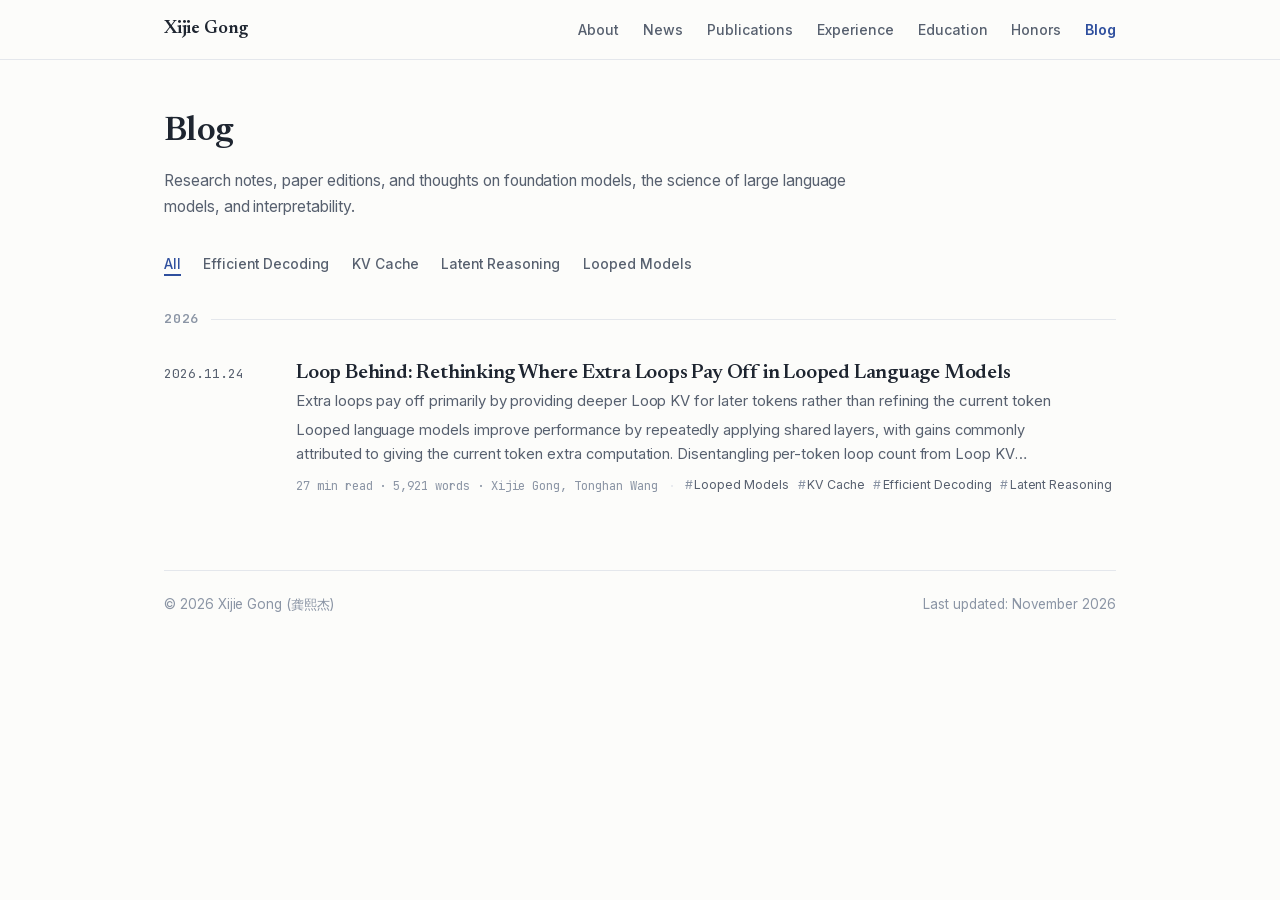
==== blog/index.html @ 72f4474e "Add academic blog, Loop Behind web paper edition, and SEO setup" ====
<!DOCTYPE html>
<html lang="en">
<head>
  <meta charset="UTF-8">
  <meta name="viewport" content="width=device-width, initial-scale=1.0">
  <title>Blog · Xijie Gong (龚熙杰)</title>

  <!-- Google tag (gtag.js) -->
  <script async src="https://www.googletagmanager.com/gtag/js?id=G-0JT5H48NFQ"></script>
  <script>
    window.dataLayer = window.dataLayer || [];
    function gtag(){dataLayer.push(arguments);}
    gtag('js', new Date());
    gtag('config', 'G-0JT5H48NFQ');
  </script>
  <meta name="description" content="Research notes, papers, and reflections on foundation models, the science of LLMs, and interpretability.">
  <meta name="robots" content="index, follow, max-image-preview:large">
  <link rel="canonical" href="https://xijiegong.com/blog/">
  <link rel="alternate" type="application/rss+xml" title="Xijie Gong Blog" href="https://xijiegong.com/blog/feed.xml">
  <meta property="og:type" content="website">
  <meta property="og:site_name" content="Xijie Gong">
  <meta property="og:title" content="Blog · Xijie Gong (龚熙杰)">
  <meta property="og:description" content="Research notes, papers, and reflections on foundation models, the science of LLMs, and interpretability.">
  <meta property="og:url" content="https://xijiegong.com/blog/">
  <meta property="og:image" content="https://xijiegong.com/assets/avatar.jpg">
  <meta name="twitter:card" content="summary">
  <meta name="twitter:title" content="Blog · Xijie Gong (龚熙杰)">
  <meta name="twitter:description" content="Research notes, papers, and reflections on foundation models, the science of LLMs, and interpretability.">
  <meta name="twitter:image" content="https://xijiegong.com/assets/avatar.jpg">
  <link rel="icon" type="image/svg+xml" href="../assets/favicon.svg">
  <link rel="stylesheet" href="../assets/fonts/fonts.css">
  <link rel="stylesheet" href="../style.css">
  <link rel="stylesheet" href="../assets/katex/katex.min.css">
  <link rel="stylesheet" href="../blog/blog.css">
</head>
<body id="top">

  <!-- TOP NAVBAR -->
  <nav class="navbar">
    <div class="nav-container">
      <a class="nav-brand" href="../">Xijie Gong</a>
      <ul class="nav-links">
        <li><a class="nav-link" href="../#about">About</a></li>
        <li><a class="nav-link" href="../#news">News</a></li>
        <li><a class="nav-link" href="../#publications">Publications</a></li>
        <li><a class="nav-link" href="../#experience">Experience</a></li>
        <li><a class="nav-link" href="../#education">Education</a></li>
        <li><a class="nav-link" href="../#awards">Honors</a></li>
        <li><a class="nav-link nav-link-keep active" href="./">Blog</a></li>
      </ul>
    </div>
  </nav>

  <div class="page-wrap">
    <header class="blog-header">
      <h1 class="blog-heading">Blog</h1>
      <p class="blog-lead">
        Research notes, paper editions, and thoughts on foundation models, the science of large language models, and interpretability.
      </p>
    </header>

    <section class="section">
      <div class="pub-filter-row">
        <button class="filter-btn active" type="button" onclick="filterPosts('all', this)">All</button>
        <button class="filter-btn" type="button" onclick='filterPosts("Efficient Decoding", this)'>Efficient Decoding</button>
        <button class="filter-btn" type="button" onclick='filterPosts("KV Cache", this)'>KV Cache</button>
        <button class="filter-btn" type="button" onclick='filterPosts("Latent Reasoning", this)'>Latent Reasoning</button>
        <button class="filter-btn" type="button" onclick='filterPosts("Looped Models", this)'>Looped Models</button>
      </div>
      <div class="blog-year-group" data-year="2026">
        <div class="blog-year-title">2026</div>
        <div class="post-list">
          <article class="post-row" data-tags="Looped Models|KV Cache|Efficient Decoding|Latent Reasoning">
            <div class="post-row-date">2026.11.24</div>
            <div class="post-row-body">
              <h2 class="post-row-title"><a href="loop-behind/">Loop Behind: Rethinking Where Extra Loops Pay Off in Looped Language Models</a></h2>
              <div class="post-row-sub">Extra loops pay off primarily by providing deeper Loop KV for later tokens rather than refining the current token</div>
              <p class="post-row-excerpt">Looped language models improve performance by repeatedly applying shared layers, with gains commonly attributed to giving the current token extra computation. Disentangling per-token loop count from Loop KV depth on Dory-4B reveals that one loop reading loop-2 KV recovers 6.8 of 7.2 points, unlocking training-free parallel Loop-Behind Decoding.</p>
              <div class="post-row-meta">
                <span>27 min read &middot; 5,921 words &middot; Xijie Gong, Tonghan Wang</span><span class="post-row-sep">&middot;</span><span class="post-row-tags"><span>Looped Models</span><span>KV Cache</span><span>Efficient Decoding</span><span>Latent Reasoning</span></span>
              </div>
            </div>
          </article>
        </div>
      </div>
    </section>

    <!-- FOOTER -->
    <footer class="site-footer">
      <span>&copy; 2026 Xijie Gong (龚熙杰)</span>
      <span>Last updated: November 2026</span>
    </footer>
  </div>

  <script>
    function filterPosts(tag, btn) {
      document.querySelectorAll('.filter-btn').forEach(b => b.classList.remove('active'));
      btn.classList.add('active');
      document.querySelectorAll('.post-row').forEach(item => {
        const raw = item.getAttribute('data-tags') || '';
        const tags = raw ? raw.split('|') : [];
        item.style.display = (tag === 'all' || tags.includes(tag)) ? '' : 'none';
      });
      document.querySelectorAll('.blog-year-group').forEach(g => {
        const anyVisible = Array.from(g.querySelectorAll('.post-row')).some(i => i.style.display !== 'none');
        g.style.display = anyVisible ? '' : 'none';
      });
    }
  </script>
</body>
</html>
---- assets/fonts/fonts.css ----
/* Locally Hosted Google Fonts for 100% Reliability and Speed */

/* latin-ext */
@font-face {
  font-family: 'Inter';
  font-style: normal;
  font-weight: 400;
  font-display: swap;
  src: url(inter_normal_400_0.woff2) format('woff2');
  unicode-range: U+0100-02BA, U+02BD-02C5, U+02C7-02CC, U+02CE-02D7, U+02DD-02FF, U+0304, U+0308, U+0329, U+1D00-1DBF, U+1E00-1E9F, U+1EF2-1EFF, U+2020, U+20A0-20AB, U+20AD-20C0, U+2113, U+2C60-2C7F, U+A720-A7FF;
}

/* latin */
@font-face {
  font-family: 'Inter';
  font-style: normal;
  font-weight: 400;
  font-display: swap;
  src: url(inter_normal_400_1.woff2) format('woff2');
  unicode-range: U+0000-00FF, U+0131, U+0152-0153, U+02BB-02BC, U+02C6, U+02DA, U+02DC, U+0304, U+0308, U+0329, U+2000-206F, U+20AC, U+2122, U+2191, U+2193, U+2212, U+2215, U+FEFF, U+FFFD;
}

/* latin-ext */
@font-face {
  font-family: 'Inter';
  font-style: normal;
  font-weight: 500;
  font-display: swap;
  src: url(inter_normal_400_0.woff2) format('woff2');
  unicode-range: U+0100-02BA, U+02BD-02C5, U+02C7-02CC, U+02CE-02D7, U+02DD-02FF, U+0304, U+0308, U+0329, U+1D00-1DBF, U+1E00-1E9F, U+1EF2-1EFF, U+2020, U+20A0-20AB, U+20AD-20C0, U+2113, U+2C60-2C7F, U+A720-A7FF;
}

/* latin */
@font-face {
  font-family: 'Inter';
  font-style: normal;
  font-weight: 500;
  font-display: swap;
  src: url(inter_normal_400_1.woff2) format('woff2');
  unicode-range: U+0000-00FF, U+0131, U+0152-0153, U+02BB-02BC, U+02C6, U+02DA, U+02DC, U+0304, U+0308, U+0329, U+2000-206F, U+20AC, U+2122, U+2191, U+2193, U+2212, U+2215, U+FEFF, U+FFFD;
}

/* latin-ext */
@font-face {
  font-family: 'Inter';
  font-style: normal;
  font-weight: 600;
  font-display: swap;
  src: url(inter_normal_400_0.woff2) format('woff2');
  unicode-range: U+0100-02BA, U+02BD-02C5, U+02C7-02CC, U+02CE-02D7, U+02DD-02FF, U+0304, U+0308, U+0329, U+1D00-1DBF, U+1E00-1E9F, U+1EF2-1EFF, U+2020, U+20A0-20AB, U+20AD-20C0, U+2113, U+2C60-2C7F, U+A720-A7FF;
}

/* latin */
@font-face {
  font-family: 'Inter';
  font-style: normal;
  font-weight: 600;
  font-display: swap;
  src: url(inter_normal_400_1.woff2) format('woff2');
  unicode-range: U+0000-00FF, U+0131, U+0152-0153, U+02BB-02BC, U+02C6, U+02DA, U+02DC, U+0304, U+0308, U+0329, U+2000-206F, U+20AC, U+2122, U+2191, U+2193, U+2212, U+2215, U+FEFF, U+FFFD;
}

/* latin-ext */
@font-face {
  font-family: 'Inter';
  font-style: normal;
  font-weight: 700;
  font-display: swap;
  src: url(inter_normal_400_0.woff2) format('woff2');
  unicode-range: U+0100-02BA, U+02BD-02C5, U+02C7-02CC, U+02CE-02D7, U+02DD-02FF, U+0304, U+0308, U+0329, U+1D00-1DBF, U+1E00-1E9F, U+1EF2-1EFF, U+2020, U+20A0-20AB, U+20AD-20C0, U+2113, U+2C60-2C7F, U+A720-A7FF;
}

/* latin */
@font-face {
  font-family: 'Inter';
  font-style: normal;
  font-weight: 700;
  font-display: swap;
  src: url(inter_normal_400_1.woff2) format('woff2');
  unicode-range: U+0000-00FF, U+0131, U+0152-0153, U+02BB-02BC, U+02C6, U+02DA, U+02DC, U+0304, U+0308, U+0329, U+2000-206F, U+20AC, U+2122, U+2191, U+2193, U+2212, U+2215, U+FEFF, U+FFFD;
}

/* latin-ext */
@font-face {
  font-family: 'JetBrains Mono';
  font-style: normal;
  font-weight: 400;
  font-display: swap;
  src: url(jetbrains_mono_normal_400_8.woff2) format('woff2');
  unicode-range: U+0100-02BA, U+02BD-02C5, U+02C7-02CC, U+02CE-02D7, U+02DD-02FF, U+0304, U+0308, U+0329, U+1D00-1DBF, U+1E00-1E9F, U+1EF2-1EFF, U+2020, U+20A0-20AB, U+20AD-20C0, U+2113, U+2C60-2C7F, U+A720-A7FF;
}

/* latin */
@font-face {
  font-family: 'JetBrains Mono';
  font-style: normal;
  font-weight: 400;
  font-display: swap;
  src: url(jetbrains_mono_normal_400_9.woff2) format('woff2');
  unicode-range: U+0000-00FF, U+0131, U+0152-0153, U+02BB-02BC, U+02C6, U+02DA, U+02DC, U+0304, U+0308, U+0329, U+2000-206F, U+20AC, U+2122, U+2191, U+2193, U+2212, U+2215, U+FEFF, U+FFFD;
}

/* latin-ext */
@font-face {
  font-family: 'JetBrains Mono';
  font-style: normal;
  font-weight: 500;
  font-display: swap;
  src: url(jetbrains_mono_normal_400_8.woff2) format('woff2');
  unicode-range: U+0100-02BA, U+02BD-02C5, U+02C7-02CC, U+02CE-02D7, U+02DD-02FF, U+0304, U+0308, U+0329, U+1D00-1DBF, U+1E00-1E9F, U+1EF2-1EFF, U+2020, U+20A0-20AB, U+20AD-20C0, U+2113, U+2C60-2C7F, U+A720-A7FF;
}

/* latin */
@font-face {
  font-family: 'JetBrains Mono';
  font-style: normal;
  font-weight: 500;
  font-display: swap;
  src: url(jetbrains_mono_normal_400_9.woff2) format('woff2');
  unicode-range: U+0000-00FF, U+0131, U+0152-0153, U+02BB-02BC, U+02C6, U+02DA, U+02DC, U+0304, U+0308, U+0329, U+2000-206F, U+20AC, U+2122, U+2191, U+2193, U+2212, U+2215, U+FEFF, U+FFFD;
}

/* latin-ext */
@font-face {
  font-family: 'JetBrains Mono';
  font-style: normal;
  font-weight: 600;
  font-display: swap;
  src: url(jetbrains_mono_normal_400_8.woff2) format('woff2');
  unicode-range: U+0100-02BA, U+02BD-02C5, U+02C7-02CC, U+02CE-02D7, U+02DD-02FF, U+0304, U+0308, U+0329, U+1D00-1DBF, U+1E00-1E9F, U+1EF2-1EFF, U+2020, U+20A0-20AB, U+20AD-20C0, U+2113, U+2C60-2C7F, U+A720-A7FF;
}

/* latin */
@font-face {
  font-family: 'JetBrains Mono';
  font-style: normal;
  font-weight: 600;
  font-display: swap;
  src: url(jetbrains_mono_normal_400_9.woff2) format('woff2');
  unicode-range: U+0000-00FF, U+0131, U+0152-0153, U+02BB-02BC, U+02C6, U+02DA, U+02DC, U+0304, U+0308, U+0329, U+2000-206F, U+20AC, U+2122, U+2191, U+2193, U+2212, U+2215, U+FEFF, U+FFFD;
}

/* latin-ext */
@font-face {
  font-family: 'Newsreader';
  font-style: italic;
  font-weight: 400;
  font-display: swap;
  src: url(newsreader_italic_400_14.woff2) format('woff2');
  unicode-range: U+0100-02BA, U+02BD-02C5, U+02C7-02CC, U+02CE-02D7, U+02DD-02FF, U+0304, U+0308, U+0329, U+1D00-1DBF, U+1E00-1E9F, U+1EF2-1EFF, U+2020, U+20A0-20AB, U+20AD-20C0, U+2113, U+2C60-2C7F, U+A720-A7FF;
}

/* latin */
@font-face {
  font-family: 'Newsreader';
  font-style: italic;
  font-weight: 400;
  font-display: swap;
  src: url(newsreader_italic_400_15.woff2) format('woff2');
  unicode-range: U+0000-00FF, U+0131, U+0152-0153, U+02BB-02BC, U+02C6, U+02DA, U+02DC, U+0304, U+0308, U+0329, U+2000-206F, U+20AC, U+2122, U+2191, U+2193, U+2212, U+2215, U+FEFF, U+FFFD;
}

/* latin-ext */
@font-face {
  font-family: 'Newsreader';
  font-style: normal;
  font-weight: 400;
  font-display: swap;
  src: url(newsreader_normal_400_16.woff2) format('woff2');
  unicode-range: U+0100-02BA, U+02BD-02C5, U+02C7-02CC, U+02CE-02D7, U+02DD-02FF, U+0304, U+0308, U+0329, U+1D00-1DBF, U+1E00-1E9F, U+1EF2-1EFF, U+2020, U+20A0-20AB, U+20AD-20C0, U+2113, U+2C60-2C7F, U+A720-A7FF;
}

/* latin */
@font-face {
  font-family: 'Newsreader';
  font-style: normal;
  font-weight: 400;
  font-display: swap;
  src: url(newsreader_normal_400_17.woff2) format('woff2');
  unicode-range: U+0000-00FF, U+0131, U+0152-0153, U+02BB-02BC, U+02C6, U+02DA, U+02DC, U+0304, U+0308, U+0329, U+2000-206F, U+20AC, U+2122, U+2191, U+2193, U+2212, U+2215, U+FEFF, U+FFFD;
}

/* latin-ext */
@font-face {
  font-family: 'Newsreader';
  font-style: normal;
  font-weight: 600;
  font-display: swap;
  src: url(newsreader_normal_400_16.woff2) format('woff2');
  unicode-range: U+0100-02BA, U+02BD-02C5, U+02C7-02CC, U+02CE-02D7, U+02DD-02FF, U+0304, U+0308, U+0329, U+1D00-1DBF, U+1E00-1E9F, U+1EF2-1EFF, U+2020, U+20A0-20AB, U+20AD-20C0, U+2113, U+2C60-2C7F, U+A720-A7FF;
}

/* latin */
@font-face {
  font-family: 'Newsreader';
  font-style: normal;
  font-weight: 600;
  font-display: swap;
  src: url(newsreader_normal_400_17.woff2) format('woff2');
  unicode-range: U+0000-00FF, U+0131, U+0152-0153, U+02BB-02BC, U+02C6, U+02DA, U+02DC, U+0304, U+0308, U+0329, U+2000-206F, U+20AC, U+2122, U+2191, U+2193, U+2212, U+2215, U+FEFF, U+FFFD;
}

/* latin-ext */
@font-face {
  font-family: 'Newsreader';
  font-style: normal;
  font-weight: 700;
  font-display: swap;
  src: url(newsreader_normal_400_16.woff2) format('woff2');
  unicode-range: U+0100-02BA, U+02BD-02C5, U+02C7-02CC, U+02CE-02D7, U+02DD-02FF, U+0304, U+0308, U+0329, U+1D00-1DBF, U+1E00-1E9F, U+1EF2-1EFF, U+2020, U+20A0-20AB, U+20AD-20C0, U+2113, U+2C60-2C7F, U+A720-A7FF;
}

/* latin */
@font-face {
  font-family: 'Newsreader';
  font-style: normal;
  font-weight: 700;
  font-display: swap;
  src: url(newsreader_normal_400_17.woff2) format('woff2');
  unicode-range: U+0000-00FF, U+0131, U+0152-0153, U+02BB-02BC, U+02C6, U+02DA, U+02DC, U+0304, U+0308, U+0329, U+2000-206F, U+20AC, U+2122, U+2191, U+2193, U+2212, U+2215, U+FEFF, U+FFFD;
}

/* latin-ext */
@font-face {
  font-family: 'Plus Jakarta Sans';
  font-style: normal;
  font-weight: 400;
  font-display: swap;
  src: url(plus_jakarta_sans_normal_400_22.woff2) format('woff2');
  unicode-range: U+0100-02BA, U+02BD-02C5, U+02C7-02CC, U+02CE-02D7, U+02DD-02FF, U+0304, U+0308, U+0329, U+1D00-1DBF, U+1E00-1E9F, U+1EF2-1EFF, U+2020, U+20A0-20AB, U+20AD-20C0, U+2113, U+2C60-2C7F, U+A720-A7FF;
}

/* latin */
@font-face {
  font-family: 'Plus Jakarta Sans';
  font-style: normal;
  font-weight: 400;
  font-display: swap;
  src: url(plus_jakarta_sans_normal_400_23.woff2) format('woff2');
  unicode-range: U+0000-00FF, U+0131, U+0152-0153, U+02BB-02BC, U+02C6, U+02DA, U+02DC, U+0304, U+0308, U+0329, U+2000-206F, U+20AC, U+2122, U+2191, U+2193, U+2212, U+2215, U+FEFF, U+FFFD;
}

/* latin-ext */
@font-face {
  font-family: 'Plus Jakarta Sans';
  font-style: normal;
  font-weight: 500;
  font-display: swap;
  src: url(plus_jakarta_sans_normal_400_22.woff2) format('woff2');
  unicode-range: U+0100-02BA, U+02BD-02C5, U+02C7-02CC, U+02CE-02D7, U+02DD-02FF, U+0304, U+0308, U+0329, U+1D00-1DBF, U+1E00-1E9F, U+1EF2-1EFF, U+2020, U+20A0-20AB, U+20AD-20C0, U+2113, U+2C60-2C7F, U+A720-A7FF;
}

/* latin */
@font-face {
  font-family: 'Plus Jakarta Sans';
  font-style: normal;
  font-weight: 500;
  font-display: swap;
  src: url(plus_jakarta_sans_normal_400_23.woff2) format('woff2');
  unicode-range: U+0000-00FF, U+0131, U+0152-0153, U+02BB-02BC, U+02C6, U+02DA, U+02DC, U+0304, U+0308, U+0329, U+2000-206F, U+20AC, U+2122, U+2191, U+2193, U+2212, U+2215, U+FEFF, U+FFFD;
}

/* latin-ext */
@font-face {
  font-family: 'Plus Jakarta Sans';
  font-style: normal;
  font-weight: 600;
  font-display: swap;
  src: url(plus_jakarta_sans_normal_400_22.woff2) format('woff2');
  unicode-range: U+0100-02BA, U+02BD-02C5, U+02C7-02CC, U+02CE-02D7, U+02DD-02FF, U+0304, U+0308, U+0329, U+1D00-1DBF, U+1E00-1E9F, U+1EF2-1EFF, U+2020, U+20A0-20AB, U+20AD-20C0, U+2113, U+2C60-2C7F, U+A720-A7FF;
}

/* latin */
@font-face {
  font-family: 'Plus Jakarta Sans';
  font-style: normal;
  font-weight: 600;
  font-display: swap;
  src: url(plus_jakarta_sans_normal_400_23.woff2) format('woff2');
  unicode-range: U+0000-00FF, U+0131, U+0152-0153, U+02BB-02BC, U+02C6, U+02DA, U+02DC, U+0304, U+0308, U+0329, U+2000-206F, U+20AC, U+2122, U+2191, U+2193, U+2212, U+2215, U+FEFF, U+FFFD;
}

/* latin-ext */
@font-face {
  font-family: 'Plus Jakarta Sans';
  font-style: normal;
  font-weight: 700;
  font-display: swap;
  src: url(plus_jakarta_sans_normal_400_22.woff2) format('woff2');
  unicode-range: U+0100-02BA, U+02BD-02C5, U+02C7-02CC, U+02CE-02D7, U+02DD-02FF, U+0304, U+0308, U+0329, U+1D00-1DBF, U+1E00-1E9F, U+1EF2-1EFF, U+2020, U+20A0-20AB, U+20AD-20C0, U+2113, U+2C60-2C7F, U+A720-A7FF;
}

/* latin */
@font-face {
  font-family: 'Plus Jakarta Sans';
  font-style: normal;
  font-weight: 700;
  font-display: swap;
  src: url(plus_jakarta_sans_normal_400_23.woff2) format('woff2');
  unicode-range: U+0000-00FF, U+0131, U+0152-0153, U+02BB-02BC, U+02C6, U+02DA, U+02DC, U+0304, U+0308, U+0329, U+2000-206F, U+20AC, U+2122, U+2191, U+2193, U+2212, U+2215, U+FEFF, U+FFFD;
}

/* latin-ext */
@font-face {
  font-family: 'Plus Jakarta Sans';
  font-style: normal;
  font-weight: 800;
  font-display: swap;
  src: url(plus_jakarta_sans_normal_400_22.woff2) format('woff2');
  unicode-range: U+0100-02BA, U+02BD-02C5, U+02C7-02CC, U+02CE-02D7, U+02DD-02FF, U+0304, U+0308, U+0329, U+1D00-1DBF, U+1E00-1E9F, U+1EF2-1EFF, U+2020, U+20A0-20AB, U+20AD-20C0, U+2113, U+2C60-2C7F, U+A720-A7FF;
}

/* latin */
@font-face {
  font-family: 'Plus Jakarta Sans';
  font-style: normal;
  font-weight: 800;
  font-display: swap;
  src: url(plus_jakarta_sans_normal_400_23.woff2) format('woff2');
  unicode-range: U+0000-00FF, U+0131, U+0152-0153, U+02BB-02BC, U+02C6, U+02DA, U+02DC, U+0304, U+0308, U+0329, U+2000-206F, U+20AC, U+2122, U+2191, U+2193, U+2212, U+2215, U+FEFF, U+FFFD;
}
---- style.css ----
/* ========================================================
   Version 3: Quiet Academic Theme
   Flat layout, hairline separators, no cards, no emojis.
   Tailored for Xijie Gong (龚熙杰)
   ======================================================== */

:root {
  --bg-page: #fcfcfa;
  --bg-nav: rgba(252, 252, 250, 0.9);
  --text-main: #1e2530;
  --text-muted: #57606f;
  --text-light: #8b95a5;
  --border: #e4e7ec;
  --primary: #2f4f9e;
  --primary-hover: #22397a;
  --code-bg: #141a26;
  --code-text: #e3e9f2;
  --font-sans: 'Inter', -apple-system, BlinkMacSystemFont, "PingFang SC", "Hiragino Sans GB", "Microsoft YaHei", "Noto Sans SC", sans-serif;
  --font-serif: 'Newsreader', Georgia, 'Times New Roman', 'Songti SC', 'Noto Serif SC', serif;
  --font-mono: 'JetBrains Mono', 'SFMono-Regular', Consolas, monospace;
  --font-body: var(--font-sans);
  --font-heading: var(--font-serif);
  --transition: all 0.2s cubic-bezier(0.4, 0, 0.2, 1);
}

* {
  box-sizing: border-box;
  margin: 0;
  padding: 0;
}

html {
  scroll-behavior: smooth;
  font-size: 16px;
}

body {
  background: var(--bg-page);
  color: var(--text-main);
  font-family: var(--font-body);
  font-size: 1rem;
  line-height: 1.65;
  letter-spacing: -0.003em;
  -webkit-font-smoothing: antialiased;
  min-width: 320px;
}

a {
  color: var(--primary);
  text-decoration: none;
  transition: var(--transition);
}

a:hover {
  color: var(--primary-hover);
  text-decoration: underline;
  text-underline-offset: 3px;
}

::selection {
  background: rgba(47, 79, 158, 0.14);
}

/* NAVBAR */
.navbar {
  position: sticky;
  top: 0;
  z-index: 100;
  backdrop-filter: blur(12px);
  -webkit-backdrop-filter: blur(12px);
  background: var(--bg-nav);
  border-bottom: 1px solid var(--border);
}

.nav-container {
  max-width: 1000px;
  margin: 0 auto;
  padding: 0.9rem 1.5rem;
  display: flex;
  align-items: center;
  justify-content: space-between;
}

.nav-brand {
  font-family: var(--font-heading);
  font-weight: 600;
  font-size: 1.15rem;
  letter-spacing: -0.01em;
  color: var(--text-main);
}

a.nav-brand:hover {
  color: var(--primary);
  text-decoration: none;
}

.nav-links {
  display: flex;
  align-items: center;
  gap: 1.5rem;
  list-style: none;
}

.nav-link {
  font-size: 0.88rem;
  font-weight: 500;
  color: var(--text-muted);
}

.nav-link:hover,
.nav-link.active {
  color: var(--primary);
  text-decoration: none;
}

.nav-link.active {
  font-weight: 600;
}

/* MAIN CONTAINER */
.page-wrap {
  max-width: 1000px;
  margin: 0 auto;
  padding: 2.75rem 1.5rem 4.5rem;
}

/* SECTION COMMON */
.section {
  margin-bottom: 2.9rem;
  scroll-margin-top: 4.5rem;
}

.section-title {
  font-family: var(--font-heading);
  font-size: 1.5rem;
  font-weight: 600;
  letter-spacing: -0.01em;
  color: var(--text-main);
  margin-bottom: 1.25rem;
  display: flex;
  align-items: center;
  gap: 0.75rem;
}

.section-title::after {
  content: "";
  flex: 1;
  height: 1px;
  background: var(--border);
}

/* HERO SECTION */
.hero {
  display: flex;
  align-items: center;
  gap: 2.4rem;
  margin-bottom: 3rem;
}

.hero-avatar {
  flex-shrink: 0;
}

.avatar-img {
  width: 148px;
  height: 148px;
  border-radius: 18px;
  object-fit: cover;
  border: 1px solid var(--border);
}

.hero-info {
  flex: 1;
  min-width: 0;
}

.hero-title-row {
  display: flex;
  align-items: baseline;
  gap: 0.7rem;
  margin-bottom: 0.4rem;
}

.hero-name {
  font-family: var(--font-heading);
  font-size: 2.3rem;
  font-weight: 600;
  letter-spacing: -0.02em;
  color: var(--text-main);
}

.hero-cn-name {
  font-size: 1.15rem;
  font-weight: 500;
  color: var(--text-muted);
  font-family: "PingFang SC", "Hiragino Sans GB", "Microsoft YaHei", "Noto Sans SC", sans-serif;
  letter-spacing: 0.02em;
}

.hero-affils {
  margin-bottom: 1.15rem;
}

.hero-affil {
  font-size: 0.95rem;
  color: var(--text-muted);
  line-height: 1.55;
}

.hero-affil strong {
  color: var(--text-main);
  font-weight: 600;
}

.hero-socials {
  display: flex;
  flex-wrap: wrap;
  gap: 0.5rem;
}

.hero-btn {
  display: inline-flex;
  align-items: center;
  gap: 0.4rem;
  padding: 0.42rem 0.85rem;
  border: 1px solid var(--border);
  border-radius: 8px;
  font-size: 0.82rem;
  font-weight: 500;
  color: var(--text-main);
  background: transparent;
  transition: var(--transition);
}

.hero-btn svg {
  width: 15px;
  height: 15px;
  fill: currentColor;
}

.hero-btn:hover {
  border-color: var(--primary);
  color: var(--primary);
  text-decoration: none;
}

/* ABOUT */
.about p {
  margin-bottom: 1rem;
  font-size: 1rem;
  max-width: 46rem;
  text-wrap: pretty;
}

.about p:last-child {
  margin-bottom: 0;
}

.research-line {
  margin-top: 1.1rem;
  font-size: 0.95rem;
  color: var(--text-muted);
}

.research-line strong {
  color: var(--text-main);
}

/* NEWS */
.news-list {
  border-top: 1px solid var(--border);
}

.news-item {
  display: grid;
  grid-template-columns: 92px minmax(0, 1fr);
  gap: 1.25rem;
  padding: 0.7rem 0;
  border-bottom: 1px solid var(--border);
  font-size: 0.94rem;
  line-height: 1.55;
  align-items: baseline;
  text-wrap: pretty;
}

.news-date {
  font-family: var(--font-mono);
  font-size: 0.8rem;
  color: var(--text-muted);
  font-variant-numeric: tabular-nums;
  white-space: nowrap;
}

/* PUBLICATIONS */
.pub-filter-row {
  display: flex;
  gap: 1.4rem;
  margin-bottom: 0.4rem;
}

.filter-btn {
  background: none;
  border: none;
  border-bottom: 2px solid transparent;
  padding: 0.15rem 0;
  cursor: pointer;
  font-family: var(--font-body);
  font-size: 0.86rem;
  font-weight: 500;
  color: var(--text-muted);
  transition: var(--transition);
}

.filter-btn:hover {
  color: var(--primary);
}

.filter-btn.active {
  color: var(--primary);
  border-bottom-color: var(--primary);
}

.pub-entry {
  padding: 1.35rem 0;
  border-bottom: 1px solid var(--border);
}

.pub-entry:last-of-type {
  border-bottom: none;
  padding-bottom: 0;
}

.pub-meta {
  display: flex;
  align-items: baseline;
  gap: 0.75rem;
  flex-wrap: wrap;
  margin-bottom: 0.3rem;
}

.pub-venue {
  font-size: 0.82rem;
  font-weight: 700;
  color: var(--primary);
  letter-spacing: 0.02em;
}

.pub-track {
  font-size: 0.8rem;
  color: var(--text-light);
}

.pub-title {
  font-family: var(--font-heading);
  font-size: 1.22rem;
  font-weight: 600;
  line-height: 1.4;
  letter-spacing: -0.01em;
  color: var(--text-main);
  margin-bottom: 0.4rem;
  text-wrap: pretty;
}

.pub-title a {
  color: var(--text-main);
}

.pub-title a:hover {
  color: var(--primary);
  text-decoration: none;
}

.pub-authors {
  font-size: 0.9rem;
  color: var(--text-muted);
  margin-bottom: 0.6rem;
}

.pub-authors strong {
  color: var(--text-main);
  font-weight: 600;
}

.pub-abstract {
  font-size: 0.88rem;
  color: var(--text-muted);
  line-height: 1.6;
  margin-bottom: 0.7rem;
  max-width: 46rem;
  text-wrap: pretty;
}

.pub-links {
  display: flex;
  flex-wrap: wrap;
  gap: 1.1rem;
}

.btn-link {
  background: none;
  border: none;
  padding: 0;
  cursor: pointer;
  font-family: var(--font-body);
  font-size: 0.85rem;
  font-weight: 500;
  color: var(--primary);
  transition: var(--transition);
}

.btn-link:hover {
  color: var(--primary-hover);
  text-decoration: underline;
  text-underline-offset: 3px;
}

.bibtex-pane {
  display: none;
  margin-top: 0.75rem;
  padding: 0.9rem 1rem;
  background: var(--code-bg);
  color: var(--code-text);
  font-family: var(--font-mono);
  font-size: 0.78rem;
  line-height: 1.55;
  border-radius: 8px;
  position: relative;
  white-space: pre-wrap;
}

.bibtex-pane.show {
  display: block;
}

.copy-btn {
  position: absolute;
  top: 0.5rem;
  right: 0.5rem;
  background: rgba(255, 255, 255, 0.12);
  color: #fff;
  border: none;
  font-size: 0.72rem;
  padding: 0.2rem 0.55rem;
  border-radius: 4px;
  cursor: pointer;
}

.copy-btn:hover {
  background: rgba(255, 255, 255, 0.28);
}

/* EXPERIENCE: left-hand date timeline */
.exp-list {
  border-top: 1px solid var(--border);
}

.exp-block {
  display: grid;
  grid-template-columns: 11rem minmax(0, 1fr);
  column-gap: 1.5rem;
  padding: 1.05rem 0;
  border-bottom: 1px solid var(--border);
  position: relative;
}

.exp-block:last-child {
  border-bottom: none;
  padding-bottom: 0;
}

.exp-time {
  grid-column: 1;
  grid-row: 1;
  position: relative;
  margin: 0;
  padding-right: 1.25rem;
  display: flex;
  align-items: center;
  justify-content: flex-end;
  font-family: var(--font-mono);
  font-size: 0.8rem;
  line-height: 1.4;
  color: var(--text-muted);
  font-variant-numeric: tabular-nums;
  text-align: right;
  white-space: nowrap;
}

.exp-time::after {
  content: "";
  position: absolute;
  right: 0;
  top: 0;
  bottom: 0;
  width: 2px;
  background: var(--border);
}

.exp-block:first-child .exp-time::after {
  top: 50%;
}

.exp-block:last-child .exp-time::after {
  bottom: auto;
  height: 50%;
}

.exp-time::before {
  content: "";
  position: absolute;
  right: -4px;
  top: 50%;
  transform: translateY(-50%);
  z-index: 1;
  width: 9px;
  height: 9px;
  border-radius: 50%;
  background: var(--bg-page);
  border: 2px solid var(--primary);
  box-sizing: border-box;
}

.exp-main {
  grid-column: 2;
  grid-row: 1;
  min-width: 0;
}

.exp-title {
  font-family: var(--font-heading);
  font-size: 1.05rem;
  font-weight: 600;
  line-height: 1.45;
  color: var(--text-main);
  text-wrap: pretty;
}

.exp-sub {
  font-size: 0.87rem;
  font-weight: 600;
  color: var(--primary);
  margin: 0.15rem 0 0.25rem;
}

.exp-desc {
  font-size: 0.86rem;
  color: var(--text-muted);
  line-height: 1.6;
  text-wrap: pretty;
}

/* HONORS */
.award-list {
  border-top: 1px solid var(--border);
}

.award-row {
  display: flex;
  justify-content: space-between;
  align-items: baseline;
  gap: 1rem;
  padding: 0.7rem 0;
  border-bottom: 1px solid var(--border);
}

.award-row:last-child {
  border-bottom: none;
  padding-bottom: 0;
}

.award-title {
  font-size: 0.92rem;
  font-weight: 500;
  color: var(--text-main);
  min-width: 0;
  line-height: 1.5;
  text-wrap: pretty;
}

.award-date {
  font-family: var(--font-mono);
  font-size: 0.8rem;
  color: var(--text-muted);
  white-space: nowrap;
  font-variant-numeric: tabular-nums;
}

/* FOOTER */
.site-footer {
  margin-top: 3.5rem;
  padding-top: 1.4rem;
  border-top: 1px solid var(--border);
  font-size: 0.84rem;
  color: var(--text-light);
  display: flex;
  justify-content: space-between;
  flex-wrap: wrap;
  gap: 0.4rem;
}

/* RESPONSIVE */
@media (max-width: 760px) {
  .hero {
    flex-direction: column;
    text-align: center;
    gap: 1.4rem;
  }

  .hero-title-row,
  .hero-socials {
    justify-content: center;
  }

  .news-item {
    grid-template-columns: 1fr;
    gap: 0.15rem;
  }

  .exp-block {
    grid-template-columns: 1fr;
    row-gap: 0.3rem;
    padding: 0.95rem 0;
  }

  .exp-time,
  .exp-main {
    grid-column: 1;
  }

  .exp-time {
    grid-row: 1;
    display: block;
    padding: 0 0 0.1rem 1.05rem;
    text-align: left;
  }

  .exp-main {
    grid-row: 2;
    padding-left: 1.05rem;
  }

  .exp-time::before {
    left: -4px;
    right: auto;
    top: 0.3rem;
    transform: none;
  }

  .exp-time::after,
  .exp-block:first-child .exp-time::after {
    left: 0;
    right: auto;
    top: 0.6rem;
    bottom: -0.95rem;
    height: auto;
  }

  .exp-block:last-child .exp-time::after {
    display: none;
  }
}

@media (max-width: 620px) {
  .nav-link:not(.nav-link-keep) {
    display: none;
  }

  .page-wrap {
    padding: 1.9rem 1rem 3rem;
  }

  .hero-name {
    font-size: 1.95rem;
  }

  .section-title {
    font-size: 1.32rem;
  }
}
---- blog/blog.css ----
/* ==========================================================================
   Quiet Academic Blog Stylesheet — Native Extension of ../style.css
   Inherits --bg-page (#fcfcfa), --text-main (#1e2530), --text-muted (#57606f),
   --text-light (#8b95a5), --border (#e4e7ec), --primary (#2f4f9e),
   --code-bg (#141a26), and local Newsreader / Inter / JetBrains Mono fonts.
   ========================================================================== */

:root {
  --reading-width: 720px;
  --ours-bg: #e7effa;
  --gain-color: #1b8a3a;
  --loss-color: #c0392b;
}

/* 1px reading progress bar docked on bottom hairline of .navbar */
.navbar {
  position: sticky;
  top: 0;
}

.nav-progress {
  position: absolute;
  left: 0;
  right: 0;
  bottom: -1px;
  height: 1.5px;
  pointer-events: none;
}

.nav-progress-bar {
  height: 100%;
  width: 0;
  background: var(--primary);
  opacity: 0.72;
  transition: width 0.08s linear;
}

/* ==========================================================================
   BLOG INDEX PAGE (/blog/) — Matches index.html .page-wrap (1000px)
   ========================================================================== */
.blog-header {
  margin-bottom: 2.1rem;
}

.blog-heading {
  font-family: var(--font-heading);
  font-size: 2.15rem;
  font-weight: 600;
  letter-spacing: -0.02em;
  color: var(--text-main);
  margin-bottom: 0.45rem;
}

.blog-lead {
  font-size: 0.98rem;
  color: var(--text-muted);
  max-width: 45rem;
  line-height: 1.65;
  text-wrap: pretty;
}

.blog-year-group {
  margin-top: 2rem;
}

.blog-year-group:first-of-type {
  margin-top: 1.25rem;
}

.blog-year-title {
  font-family: var(--font-mono);
  font-size: 0.82rem;
  font-weight: 600;
  letter-spacing: 0.06em;
  color: var(--text-light);
  margin-bottom: 0.65rem;
  display: flex;
  align-items: center;
  gap: 0.75rem;
}

.blog-year-title::after {
  content: "";
  flex: 1;
  height: 1px;
  background: var(--border);
}

.post-list {
  display: flex;
  flex-direction: column;
}

.post-row {
  display: grid;
  grid-template-columns: 108px minmax(0, 1fr);
  column-gap: 1.5rem;
  padding: 1.15rem 0;
  border-bottom: 1px solid var(--border);
  align-items: baseline;
}

.post-row:last-child {
  border-bottom: none;
}

.post-row-date {
  font-family: var(--font-mono);
  font-size: 0.81rem;
  color: var(--text-muted);
  font-variant-numeric: tabular-nums;
  white-space: nowrap;
}

.post-row-body {
  min-width: 0;
}

.post-row-title {
  font-family: var(--font-heading);
  font-size: 1.28rem;
  font-weight: 600;
  line-height: 1.38;
  letter-spacing: -0.01em;
  color: var(--text-main);
  margin: 0;
}

.post-row-title a {
  color: var(--text-main);
}

.post-row-title a:hover {
  color: var(--primary);
  text-decoration: none;
}

.post-row-sub {
  margin-top: 0.2rem;
  font-size: 0.93rem;
  color: var(--text-muted);
  line-height: 1.52;
}

.post-row-excerpt {
  margin-top: 0.42rem;
  font-size: 0.91rem;
  color: var(--text-muted);
  line-height: 1.62;
  max-width: 46rem;
  display: -webkit-box;
  -webkit-box-orient: vertical;
  -webkit-line-clamp: 2;
  overflow: hidden;
  text-wrap: pretty;
}

.post-row-meta {
  margin-top: 0.55rem;
  display: flex;
  flex-wrap: wrap;
  align-items: center;
  gap: 0.3rem 0.65rem;
  font-family: var(--font-mono);
  font-size: 0.76rem;
  color: var(--text-light);
}

.post-row-sep {
  color: var(--border);
}

.post-row-tags {
  display: inline-flex;
  flex-wrap: wrap;
  gap: 0.35rem 0.55rem;
  font-family: var(--font-sans);
  font-size: 0.77rem;
  color: var(--text-muted);
}

.post-row-tags span::before {
  content: "#";
  color: var(--text-light);
  margin-right: 0.08rem;
}

.draft-badge {
  display: inline-block;
  margin-left: 0.4rem;
  padding: 0.05rem 0.42rem;
  border: 1px solid #f59e0b;
  background: #fef3c7;
  color: #92400e;
  border-radius: 4px;
  font-family: var(--font-mono);
  font-size: 0.7rem;
  font-weight: 600;
  vertical-align: middle;
}

.blog-empty {
  padding: 2rem 0;
  color: var(--text-muted);
  border-top: 1px solid var(--border);
}

/* ==========================================================================
   ARTICLE / PAPER READING PAGE (/blog/<slug>/)
   Centered 720px column on warm #fcfcfa canvas + borderless floating left TOC
   ========================================================================== */
.reading-shell {
  width: 100%;
  padding: 2.3rem 1.5rem 4.2rem;
}

.reading-layout {
  max-width: var(--reading-width);
  margin: 0 auto;
  position: relative;
}

/* BORDERLESS FLOATING LEFT TOC */
.sticky-toc {
  position: fixed;
  left: max(22px, calc((100vw - 860px) / 2 - 246px));
  top: 5.5rem;
  width: 206px;
  max-height: calc(100vh - 7.5rem);
  overflow-y: auto;
  padding-right: 0.5rem;
  font-family: var(--font-sans);
  font-size: 0.78rem;
  line-height: 1.44;
  z-index: 90;
}

.sticky-toc::-webkit-scrollbar {
  width: 3px;
}

.sticky-toc::-webkit-scrollbar-thumb {
  background: var(--border);
  border-radius: 2px;
}

.toc-back {
  display: inline-flex;
  align-items: center;
  gap: 0.3rem;
  font-size: 0.8rem;
  font-weight: 500;
  color: var(--text-muted);
  margin-bottom: 1.15rem;
}

.toc-back:hover {
  color: var(--primary);
  text-decoration: none;
}

.sticky-toc .toc-title {
  font-family: var(--font-mono);
  font-size: 0.69rem;
  font-weight: 600;
  text-transform: uppercase;
  letter-spacing: 0.07em;
  color: var(--text-light);
  margin-bottom: 0.6rem;
}

.sticky-toc ul {
  list-style: none;
  margin: 0;
  padding: 0 0 0 0.75rem;
  border-left: 1px solid var(--border);
}

.sticky-toc li {
  margin: 0.28rem 0;
}

.sticky-toc li.toc-sub {
  padding-left: 0.7rem;
  font-size: 0.74rem;
}

.sticky-toc a {
  display: block;
  color: var(--text-muted);
  padding: 0.1rem 0;
  transition: color 0.15s ease;
}

.sticky-toc a:hover,
.sticky-toc a.active {
  color: var(--primary);
  text-decoration: none;
}

.sticky-toc a.active {
  font-weight: 600;
}

/* MOBILE BACK LINK & COLLAPSIBLE TOC */
.reading-mobile-nav {
  display: none;
  margin-bottom: 1.4rem;
}

.toc-mobile {
  margin-top: 0.75rem;
  border: 1px solid var(--border);
  border-radius: 8px;
  background: #f8f9fb;
  padding: 0.6rem 0.9rem;
  font-family: var(--font-sans);
  font-size: 0.84rem;
}

.toc-mobile summary {
  cursor: pointer;
  font-weight: 600;
  color: var(--text-main);
  user-select: none;
}

.toc-mobile ul {
  list-style: none;
  margin-top: 0.6rem;
  padding-top: 0.5rem;
  border-top: 1px solid var(--border);
}

.toc-mobile li {
  margin: 0.25rem 0;
}

.toc-mobile li.toc-sub {
  padding-left: 0.85rem;
  font-size: 0.79rem;
}

.toc-mobile a {
  color: var(--text-muted);
}

.toc-mobile a:hover {
  color: var(--primary);
  text-decoration: none;
}

/* CENTER READING COLUMN */
.reading-main {
  min-width: 0;
  max-width: var(--reading-width);
  width: 100%;
  margin: 0 auto;
}

/* ARTICLE HEADER — Quiet Academic Identity */
.article-header {
  padding-bottom: 1.45rem;
  margin-bottom: 1.75rem;
  border-bottom: 1px solid var(--border);
}

.article-title {
  font-family: var(--font-heading);
  font-size: clamp(1.75rem, 2.8vw, 2.2rem);
  font-weight: 600;
  line-height: 1.24;
  letter-spacing: -0.02em;
  color: var(--text-main);
  margin: 0 0 0.6rem;
  text-wrap: balance;
}

.article-subtitle {
  font-size: 1.03rem;
  color: var(--text-muted);
  line-height: 1.56;
  margin: 0 0 0.85rem;
  text-wrap: pretty;
}

.article-byline {
  font-size: 0.95rem;
  line-height: 1.58;
  color: var(--text-main);
  margin-bottom: 0.55rem;
}

.article-authors {
  font-weight: 600;
}

.article-authors sup {
  font-weight: 400;
  font-size: 0.74em;
  margin-left: 0.08em;
}

.article-affil {
  color: var(--text-muted);
}

.article-notes {
  font-size: 0.83rem;
  color: var(--text-muted);
  line-height: 1.52;
  margin-bottom: 0.7rem;
}

.article-meta {
  display: flex;
  flex-wrap: wrap;
  align-items: center;
  gap: 0.45rem;
  font-family: var(--font-mono);
  font-size: 0.79rem;
  color: var(--text-light);
}

.article-actions {
  margin-top: 0.95rem;
  display: flex;
  flex-wrap: wrap;
  align-items: center;
  gap: 1.15rem;
}

/* Uses index.html's exact .btn-link & .bibtex-pane! */
.article-header .bibtex-pane {
  margin-top: 0.8rem;
}

/* CALLOUT / ABSTRACT BLOCK (Quiet Academic slate tint + cobalt accent) */
.callout-block {
  margin: 1.5rem 0 1.9rem;
  background: #f6f7fa;
  border: 1px solid var(--border);
  border-left: 3px solid var(--primary);
  border-radius: 6px;
  padding: 1rem 1.25rem;
}

.callout-header {
  margin-bottom: 0.42rem;
}

.callout-title {
  font-family: var(--font-mono);
  font-size: 0.72rem;
  font-weight: 600;
  letter-spacing: 0.08em;
  text-transform: uppercase;
  color: var(--primary);
}

.callout-content {
  font-family: var(--font-serif);
  font-size: 1.02rem;
  line-height: 1.7;
  color: var(--text-main);
}

.callout-content p {
  margin-bottom: 0.65rem;
  text-align: justify;
  hyphens: auto;
  -webkit-hyphens: auto;
}

.callout-content p:last-child {
  margin-bottom: 0;
}

/* ==========================================================================
   LONG-FORM PROSE CONTENT (Newsreader Serif + Pre-Rendered KaTeX Math)
   ========================================================================== */
.post-content {
  font-family: var(--font-serif);
  font-size: 1.08rem;
  line-height: 1.75;
  color: var(--text-main);
}

.post-content p {
  margin: 0 0 1.02rem;
  text-align: justify;
  hyphens: auto;
  -webkit-hyphens: auto;
}

.post-content strong {
  font-weight: 600;
  color: var(--text-main);
}

.post-content em {
  font-style: italic;
}

.post-content a {
  color: var(--primary);
  text-decoration: none;
}

.post-content a:hover {
  color: var(--primary-hover);
  text-decoration: underline;
  text-underline-offset: 3px;
}

.post-content a.tex-cite,
.post-content a.tex-xref {
  color: var(--primary);
  text-decoration: none;
}

.post-content a.tex-cite:hover,
.post-content a.tex-xref:hover {
  color: var(--primary-hover);
  text-decoration: underline;
  text-underline-offset: 2px;
}

.post-content h2 {
  font-family: var(--font-heading);
  font-size: 1.5rem;
  font-weight: 600;
  line-height: 1.32;
  letter-spacing: -0.01em;
  color: var(--text-main);
  margin: 2.5rem 0 0.9rem;
  scroll-margin-top: 5.2rem;
  text-align: left;
}

.post-content h3 {
  font-family: var(--font-heading);
  font-size: 1.24rem;
  font-weight: 600;
  line-height: 1.36;
  letter-spacing: -0.008em;
  color: var(--text-main);
  margin: 1.85rem 0 0.65rem;
  scroll-margin-top: 5.2rem;
  text-align: left;
}

.post-content h4 {
  font-family: var(--font-heading);
  font-size: 1.08rem;
  font-weight: 600;
  line-height: 1.4;
  color: var(--text-main);
  margin: 1.45rem 0 0.5rem;
  scroll-margin-top: 5.2rem;
  text-align: left;
}

.sec-num {
  margin-right: 0.38rem;
  color: var(--text-main);
}

.heading-anchor {
  opacity: 0;
  margin-left: 0.4rem;
  font-family: var(--font-mono);
  font-size: 0.72em;
  font-weight: 400;
  color: var(--text-light) !important;
  text-decoration: none !important;
}

.post-content h2:hover .heading-anchor,
.post-content h3:hover .heading-anchor,
.post-content h4:hover .heading-anchor {
  opacity: 1;
}

.post-content ul,
.post-content ol {
  padding-left: 1.45rem;
  margin: 0 0 1.02rem;
}

.post-content li + li {
  margin-top: 0.34rem;
}

.post-content hr {
  border: none;
  border-top: 1px solid var(--border);
  margin: 2.2rem 0;
}

.post-content blockquote {
  border-left: 2.5px solid var(--primary);
  padding: 0.15rem 0 0.15rem 1.1rem;
  margin: 1.35rem 0;
  color: var(--text-muted);
}

.tex-nowrap {
  white-space: nowrap;
}

.tex-url {
  font-family: var(--font-mono);
  font-size: 0.84em;
  word-break: break-word;
}

/* INLINE & FENCED CODE (Matches index.html's dark --code-bg) */
.post-content :not(pre) > code {
  font-family: var(--font-mono);
  font-size: 0.83em;
  background: #f1f3f6;
  border: 1px solid var(--border);
  color: var(--text-main);
  padding: 0.1rem 0.34rem;
  border-radius: 4px;
}

.code-wrap {
  position: relative;
  margin: 1.25rem 0;
}

.code-lang {
  position: absolute;
  top: 0.5rem;
  right: 3.9rem;
  font-family: var(--font-mono);
  font-size: 0.7rem;
  color: rgba(227, 233, 242, 0.55);
  pointer-events: none;
}

.post-content pre {
  margin: 0;
  padding: 0.95rem 1.15rem;
  background: var(--code-bg);
  color: var(--code-text);
  font-family: var(--font-mono);
  font-size: 0.8rem;
  line-height: 1.58;
  border-radius: 8px;
  overflow-x: auto;
}

.post-content pre code {
  font-family: inherit;
  font-size: inherit;
  background: none;
  border: none;
  color: inherit;
  padding: 0;
}

/* ==========================================================================
   KATEX MATH & NUMBERED EQUATIONS
   ========================================================================== */
.post-content .katex,
.callout-content .katex {
  font-size: 1.01em;
}

.math-block {
  margin: 1.25rem 0;
  overflow-x: auto;
  overflow-y: hidden;
}

.tex-eq-row {
  display: grid;
  grid-template-columns: 2.6rem minmax(0, 1fr) 2.6rem;
  align-items: center;
  margin: 1.35rem 0;
  scroll-margin-top: 5.8rem;
}

.tex-eq-math {
  grid-column: 2;
  overflow-x: auto;
  overflow-y: hidden;
  text-align: center;
  padding: 0.1rem 0;
}

.tex-eq-math .katex-display {
  margin: 0;
}

.tex-eq-num {
  grid-column: 3;
  text-align: right;
  font-family: var(--font-serif);
  font-size: 0.98rem;
  color: var(--text-muted);
  white-space: nowrap;
}

/* ==========================================================================
   FIGURES, BOOKTABS TABLES & ALGORITHM (SYMMETRIC WIDE BREAKOUT)
   ========================================================================== */
.tex-wide-breakout {
  width: min(860px, calc(100vw - 3rem));
  margin-left: 50%;
  transform: translateX(-50%);
}

.tex-figure,
.post-figure {
  margin-top: 2rem;
  margin-bottom: 2.1rem;
  scroll-margin-top: 5.5rem;
}

.tex-figure-img-wrap {
  text-align: center;
  background: #ffffff;
  border: 1px solid var(--border);
  border-radius: 6px;
  padding: 0.7rem 0.85rem;
}

.tex-figure.tex-figure-narrow .tex-figure-img-wrap {
  max-width: 560px;
  margin: 0 auto;
}

.tex-figure img,
.post-figure img {
  display: block;
  margin: 0 auto;
  max-width: 100%;
  height: auto;
  cursor: zoom-in;
}

.tex-figure figcaption,
.post-figure figcaption {
  margin-top: 0.7rem;
  font-size: 0.91rem;
  line-height: 1.56;
  color: var(--text-muted);
  text-align: justify;
  hyphens: auto;
  -webkit-hyphens: auto;
}

.tex-figure.tex-figure-narrow figcaption {
  max-width: 600px;
  margin-left: auto;
  margin-right: auto;
}

.tex-figure figcaption strong,
.tex-table-caption strong {
  color: var(--text-main);
  font-weight: 600;
}

.tex-caption-label {
  font-weight: 600;
  color: var(--text-main);
}

/* TABLES (BOOKTABS) */
.tex-table-float {
  margin-top: 2rem;
  margin-bottom: 2.15rem;
  scroll-margin-top: 5.5rem;
}

.tex-table-caption {
  font-size: 0.91rem;
  line-height: 1.56;
  color: var(--text-muted);
  text-align: justify;
  hyphens: auto;
  -webkit-hyphens: auto;
  margin-bottom: 0.65rem;
}

.tex-table-narrow {
  max-width: 560px;
  margin-left: auto;
  margin-right: auto;
}

.tex-table-scroll,
.table-wrap {
  overflow-x: auto;
  -webkit-overflow-scrolling: touch;
}

table.tex-booktabs,
.post-content table {
  width: 100%;
  border-collapse: collapse;
  font-family: var(--font-serif);
  font-size: 0.91rem;
  line-height: 1.42;
  font-variant-numeric: tabular-nums;
  border-top: 1.5px solid var(--text-main);
  border-bottom: 1.5px solid var(--text-main);
  margin: 0 auto;
  background: transparent;
}

table.tex-booktabs.tex-table-dense {
  font-size: 0.81rem;
}

table.tex-booktabs th,
table.tex-booktabs td,
.post-content table th,
.post-content table td {
  padding: 0.34rem 0.48rem;
  vertical-align: baseline;
  white-space: nowrap;
  color: var(--text-main);
}

table.tex-booktabs.tex-table-dense th,
table.tex-booktabs.tex-table-dense td {
  padding: 0.28rem 0.25rem;
}

table.tex-booktabs.tex-table-wrap-text td {
  white-space: normal;
}

table.tex-booktabs th,
.post-content table th {
  font-weight: 600;
  color: var(--text-main);
}

table.tex-booktabs .col-l { text-align: left; }
table.tex-booktabs .col-c { text-align: center; }
table.tex-booktabs .col-r { text-align: right; }

table.tex-booktabs tr.tr-midrule-after > th,
table.tex-booktabs tr.tr-midrule-after > td,
.post-content thead tr > th {
  border-bottom: 0.9px solid var(--text-main);
  padding-bottom: 0.38rem;
}

table.tex-booktabs tr.tr-midrule-before > th,
table.tex-booktabs tr.tr-midrule-before > td {
  border-top: 0.8px solid #9ca3af;
  padding-top: 0.38rem;
}

table.tex-booktabs tr.tr-addlinespace > td {
  padding-top: 0.5rem;
}

table.tex-booktabs th.cmid-cell {
  position: relative;
  padding-bottom: 0.34rem;
}

table.tex-booktabs th.cmid-cell::after {
  content: "";
  position: absolute;
  left: 0.3rem;
  right: 0.3rem;
  bottom: 0;
  height: 0.8px;
  background: var(--text-main);
}

table.tex-booktabs tr.ours-row > td {
  background-color: var(--ours-bg);
}

table.tex-booktabs tr.tabgroup-row > td {
  color: var(--text-muted);
  font-style: italic;
  text-align: left;
  padding-top: 0.42rem;
  padding-bottom: 0.22rem;
}

.tex-gain {
  color: var(--gain-color);
  font-size: 0.78em;
  margin-left: 0.15rem;
}

.tex-loss {
  color: var(--loss-color);
  font-size: 0.78em;
  margin-left: 0.15rem;
}

.tex-cmark {
  color: #15803d;
  font-weight: 600;
}

.tex-xmark {
  color: #b91c1c;
  font-weight: 600;
}

.tex-arrow-green {
  color: #15803d;
}

.tex-table-footnote {
  margin-top: 0.48rem;
  font-size: 0.84rem;
  line-height: 1.5;
  color: var(--text-muted);
}

/* LATEX ALGORITHM BOX */
.tex-algo {
  margin: 2rem 0 2.15rem;
  border-top: 1.5px solid var(--text-main);
  border-bottom: 1.5px solid var(--text-main);
  font-size: 0.94rem;
  line-height: 1.58;
  scroll-margin-top: 5.5rem;
}

.tex-algo-header {
  padding: 0.42rem 0.15rem;
  border-bottom: 0.9px solid var(--text-main);
  color: var(--text-main);
}

.tex-algo-body {
  padding: 0.52rem 0.15rem 0.56rem;
}

.tex-algo-req {
  margin-bottom: 0.36rem;
}

.tex-algo-line {
  display: flex;
  align-items: baseline;
  gap: 0.65rem;
  padding: 0.09rem 0;
}

.tex-algo-num {
  width: 1.45rem;
  text-align: right;
  flex-shrink: 0;
  font-family: var(--font-mono);
  font-size: 0.76rem;
  color: var(--text-light);
  user-select: none;
}

.tex-algo-stmt {
  flex: 1;
  min-width: 0;
  display: flex;
  flex-wrap: wrap;
  align-items: baseline;
  justify-content: space-between;
  gap: 0.18rem 0.9rem;
}

.tex-algo-indent-1 .tex-algo-code {
  padding-left: 1.35rem;
}

.tex-algo-comment {
  font-size: 0.84rem;
  color: var(--text-muted);
  margin-left: auto;
  text-align: right;
}

/* ==========================================================================
   REFERENCES (COMPACT 2-COLUMN GRID)
   ========================================================================== */
.references-divider {
  height: 1px;
  background: var(--border);
  margin: 2.8rem 0 1.8rem;
}

.tex-references {
  scroll-margin-top: 5.5rem;
}

.references-title {
  font-family: var(--font-heading);
  font-size: 1.35rem;
  font-weight: 600;
  color: var(--text-main);
  margin: 0 0 1.25rem;
}

.references-grid {
  list-style: none;
  padding: 0;
  margin: 0;
  display: grid;
  grid-template-columns: 1fr 1fr;
  gap: 1.05rem 1.85rem;
  align-items: start;
}

.reference-item {
  display: flex;
  align-items: flex-start;
  gap: 0.5rem;
  font-size: 0.83rem;
  line-height: 1.48;
  color: var(--text-muted);
  scroll-margin-top: 6rem;
  padding: 0.15rem 0.25rem;
  border-radius: 4px;
}

.reference-number {
  font-family: var(--font-mono);
  font-size: 0.75rem;
  color: var(--text-light);
  min-width: 1.85rem;
  flex-shrink: 0;
  font-variant-numeric: tabular-nums;
}

.reference-content {
  flex: 1;
  min-width: 0;
  overflow-wrap: anywhere;
}

.post-content .reference-content a {
  color: var(--primary);
  font-size: 0.76rem;
  text-decoration: none;
}

.post-content .reference-content a:hover {
  text-decoration: underline;
}

/* ANCHOR TARGET HIGHLIGHT FLASH */
@keyframes targetFlash {
  0% { background-color: rgba(47, 79, 158, 0.12); }
  100% { background-color: transparent; }
}

.anchor-target-flash {
  animation: targetFlash 1.8s ease-out;
}

/* CITATION HOVER TOOLTIP */
.cite-tooltip {
  position: fixed;
  z-index: 1300;
  max-width: 24rem;
  background: #ffffff;
  color: var(--text-main);
  border: 1px solid var(--border);
  box-shadow: 0 10px 26px rgba(30, 37, 48, 0.11);
  border-radius: 6px;
  padding: 0.65rem 0.85rem;
  font-family: var(--font-serif);
  font-size: 0.84rem;
  line-height: 1.48;
  pointer-events: none;
  display: none;
}

/* POST TAGS FOOTER & PREV/NEXT */
.article-tags-footer {
  display: flex;
  flex-wrap: wrap;
  gap: 0.45rem;
  margin-top: 2.5rem;
  padding-top: 1.2rem;
  border-top: 1px solid var(--border);
}

.article-tag-chip {
  font-family: var(--font-mono);
  font-size: 0.74rem;
  color: var(--text-muted);
  background: #f3f5f8;
  border: 1px solid var(--border);
  border-radius: 5px;
  padding: 0.14rem 0.55rem;
}

.post-nav {
  margin-top: 2rem;
  padding-top: 1.2rem;
  border-top: 1px solid var(--border);
  display: grid;
  grid-template-columns: 1fr 1fr;
  gap: 1.25rem;
}

.post-nav-item {
  display: flex;
  flex-direction: column;
  gap: 0.18rem;
}

.post-nav-next {
  text-align: right;
}

.post-nav-label {
  font-family: var(--font-mono);
  font-size: 0.72rem;
  color: var(--text-light);
}

.post-nav-title {
  font-family: var(--font-heading);
  font-size: 1.04rem;
  font-weight: 600;
  color: var(--primary);
}

/* READING PAGE FOOTER WRAPPER (Matches index.html max-width: 1000px) */
.reading-footer-wrap {
  max-width: 1000px;
  margin: 0 auto;
  padding: 0 1.5rem 3.5rem;
}

.reading-footer-wrap .site-footer {
  margin-top: 0;
}

/* FLOATING RETURN & TOP BUTTONS */
.floating-btn {
  position: fixed;
  right: 24px;
  width: 38px;
  height: 38px;
  border-radius: 50%;
  background: var(--bg-page);
  border: 1px solid var(--border);
  color: var(--text-muted);
  display: inline-flex;
  align-items: center;
  justify-content: center;
  cursor: pointer;
  z-index: 1100;
  visibility: hidden;
  opacity: 0;
  box-shadow: 0 2px 10px rgba(30, 37, 48, 0.06);
  transition: opacity 0.22s ease, visibility 0.22s ease, color 0.18s ease, border-color 0.18s ease;
}

.floating-btn:hover {
  color: var(--primary);
  border-color: var(--primary);
  text-decoration: none;
}

.top-link {
  bottom: 24px;
}

.floating-back-btn {
  bottom: 72px;
}

.floating-btn.is-visible {
  visibility: visible;
  opacity: 1;
}

/* IMAGE LIGHTBOX */
.img-lightbox {
  position: fixed;
  inset: 0;
  z-index: 1400;
  background: rgba(20, 26, 38, 0.85);
  backdrop-filter: blur(4px);
  display: none;
  align-items: center;
  justify-content: center;
  padding: 1.5rem;
  cursor: zoom-out;
}

.img-lightbox.open {
  display: flex;
}

.img-lightbox img {
  max-width: min(96vw, 1540px);
  max-height: 92vh;
  background: #ffffff;
  padding: 0.75rem;
  border-radius: 6px;
  box-shadow: 0 24px 60px rgba(0, 0, 0, 0.4);
}

/* ==========================================================================
   RESPONSIVE
   ========================================================================== */
@media (max-width: 1359px) {
  .sticky-toc {
    display: none;
  }

  .reading-mobile-nav {
    display: block;
  }

  .tex-wide-breakout {
    width: min(860px, calc(100vw - 2.5rem));
  }
}

@media (max-width: 899px) {
  .tex-wide-breakout {
    width: 100%;
    margin-left: 0;
    transform: none;
  }
}

@media (max-width: 760px) {
  .post-row {
    grid-template-columns: 1fr;
    gap: 0.25rem;
  }

  .post-content p,
  .callout-content p,
  .tex-figure figcaption,
  .tex-table-caption {
    text-align: left;
  }

  .references-grid {
    grid-template-columns: 1fr;
    gap: 0.85rem;
  }

  .tex-eq-row {
    grid-template-columns: 0 minmax(0, 1fr) auto;
    column-gap: 0.5rem;
  }

  .tex-algo-comment {
    margin-left: 0;
    text-align: left;
    width: 100%;
  }

  .floating-btn {
    right: 16px;
    width: 36px;
    height: 36px;
  }
}

@media (max-width: 620px) {
  .reading-shell {
    padding: 1.7rem 1rem 3rem;
  }

  .post-content {
    font-size: 1.02rem;
    line-height: 1.72;
  }
}
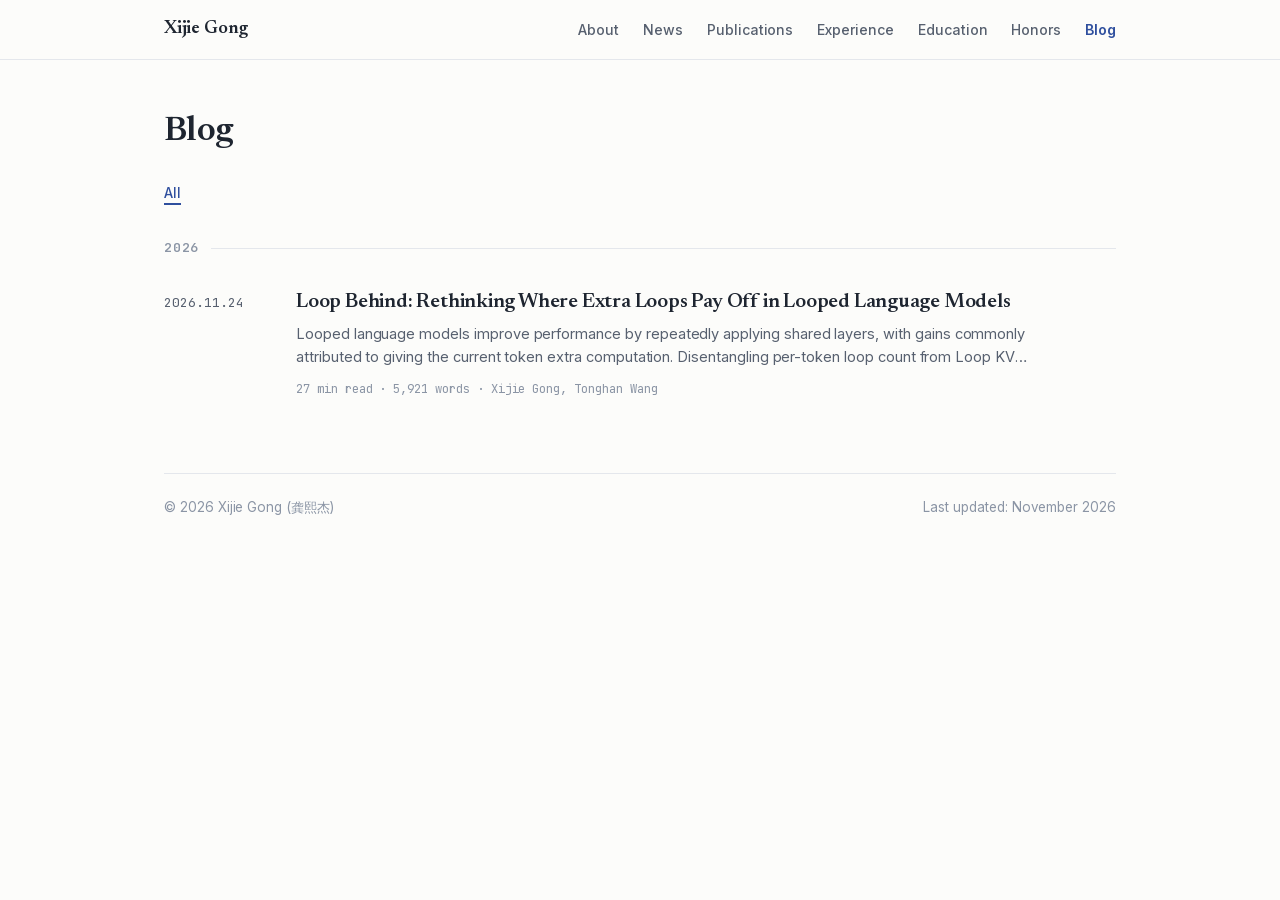
==== commit 3fe45fc9: "Simplify blog header, remove subtitle and extra filter tags" ====
--- a/blog/index.html
+++ b/blog/index.html
@@ -54,30 +54,22 @@
   <div class="page-wrap">
     <header class="blog-header">
       <h1 class="blog-heading">Blog</h1>
-      <p class="blog-lead">
-        Research notes, paper editions, and thoughts on foundation models, the science of large language models, and interpretability.
-      </p>
     </header>
 
     <section class="section">
       <div class="pub-filter-row">
         <button class="filter-btn active" type="button" onclick="filterPosts('all', this)">All</button>
-        <button class="filter-btn" type="button" onclick='filterPosts("Efficient Decoding", this)'>Efficient Decoding</button>
-        <button class="filter-btn" type="button" onclick='filterPosts("KV Cache", this)'>KV Cache</button>
-        <button class="filter-btn" type="button" onclick='filterPosts("Latent Reasoning", this)'>Latent Reasoning</button>
-        <button class="filter-btn" type="button" onclick='filterPosts("Looped Models", this)'>Looped Models</button>
       </div>
       <div class="blog-year-group" data-year="2026">
         <div class="blog-year-title">2026</div>
         <div class="post-list">
-          <article class="post-row" data-tags="Looped Models|KV Cache|Efficient Decoding|Latent Reasoning">
+          <article class="post-row" data-tags="">
             <div class="post-row-date">2026.11.24</div>
             <div class="post-row-body">
               <h2 class="post-row-title"><a href="loop-behind/">Loop Behind: Rethinking Where Extra Loops Pay Off in Looped Language Models</a></h2>
-              <div class="post-row-sub">Extra loops pay off primarily by providing deeper Loop KV for later tokens rather than refining the current token</div>
               <p class="post-row-excerpt">Looped language models improve performance by repeatedly applying shared layers, with gains commonly attributed to giving the current token extra computation. Disentangling per-token loop count from Loop KV depth on Dory-4B reveals that one loop reading loop-2 KV recovers 6.8 of 7.2 points, unlocking training-free parallel Loop-Behind Decoding.</p>
               <div class="post-row-meta">
-                <span>27 min read &middot; 5,921 words &middot; Xijie Gong, Tonghan Wang</span><span class="post-row-sep">&middot;</span><span class="post-row-tags"><span>Looped Models</span><span>KV Cache</span><span>Efficient Decoding</span><span>Latent Reasoning</span></span>
+                <span>27 min read &middot; 5,921 words &middot; Xijie Gong, Tonghan Wang</span>
               </div>
             </div>
           </article>
--- a/blog/blog.css
+++ b/blog/blog.css
@@ -39,7 +39,7 @@
    BLOG INDEX PAGE (/blog/) — Matches index.html .page-wrap (1000px)
    ========================================================================== */
 .blog-header {
-  margin-bottom: 2.1rem;
+  margin-bottom: 1.35rem;
 }
 
 .blog-heading {
@@ -48,7 +48,7 @@
   font-weight: 600;
   letter-spacing: -0.02em;
   color: var(--text-main);
-  margin-bottom: 0.45rem;
+  margin-bottom: 0;
 }
 
 .blog-lead {
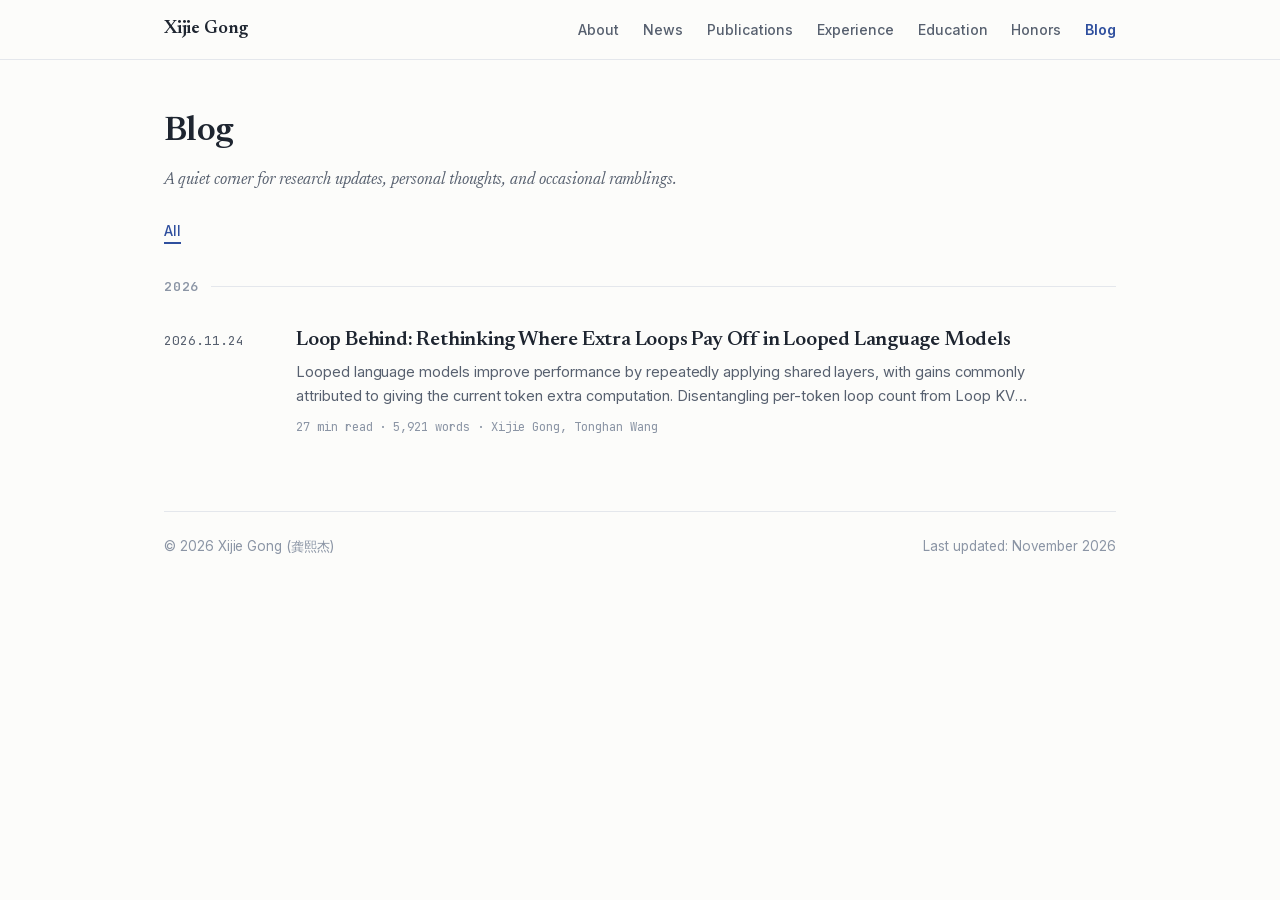
==== commit 287e99cb: "Add warm personal subtitle to blog header" ====
--- a/blog/index.html
+++ b/blog/index.html
@@ -54,6 +54,7 @@
   <div class="page-wrap">
     <header class="blog-header">
       <h1 class="blog-heading">Blog</h1>
+      <p class="blog-lead">A quiet corner for research updates, personal thoughts, and occasional ramblings.</p>
     </header>
 
     <section class="section">
--- a/blog/blog.css
+++ b/blog/blog.css
@@ -39,7 +39,7 @@
    BLOG INDEX PAGE (/blog/) — Matches index.html .page-wrap (1000px)
    ========================================================================== */
 .blog-header {
-  margin-bottom: 1.35rem;
+  margin-bottom: 1.75rem;
 }
 
 .blog-heading {
@@ -48,14 +48,16 @@
   font-weight: 600;
   letter-spacing: -0.02em;
   color: var(--text-main);
-  margin-bottom: 0;
+  margin-bottom: 0.35rem;
 }
 
 .blog-lead {
-  font-size: 0.98rem;
+  font-family: var(--font-serif);
+  font-style: italic;
+  font-size: 1.03rem;
   color: var(--text-muted);
   max-width: 45rem;
-  line-height: 1.65;
+  line-height: 1.6;
   text-wrap: pretty;
 }
 
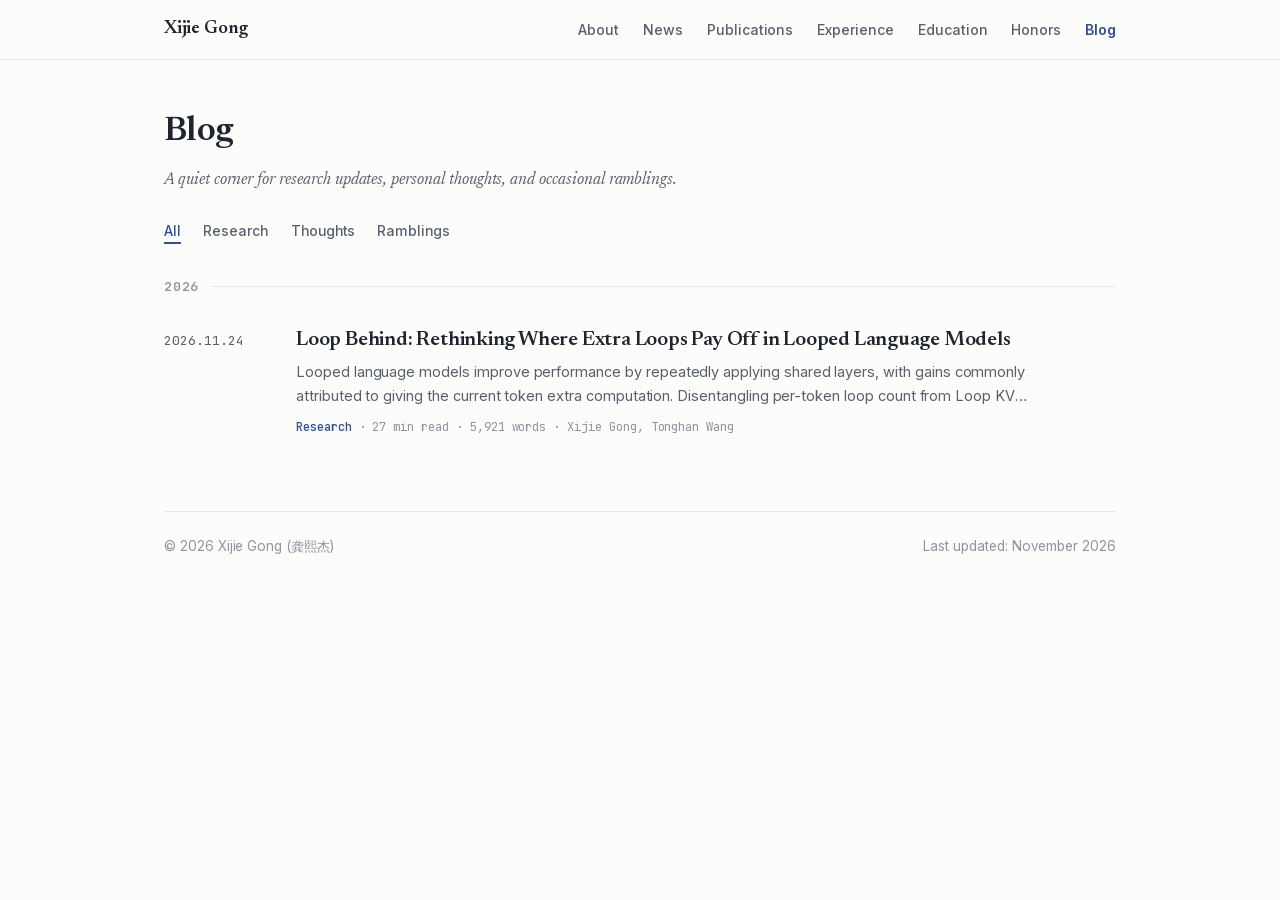
==== commit 29e2dab0: "Add fixed blog categories: Research, Thoughts, Ramblings" ====
--- a/blog/index.html
+++ b/blog/index.html
@@ -60,22 +60,26 @@
     <section class="section">
       <div class="pub-filter-row">
         <button class="filter-btn active" type="button" onclick="filterPosts('all', this)">All</button>
+        <button class="filter-btn" type="button" onclick='filterPosts("Research", this)'>Research</button>
+        <button class="filter-btn" type="button" onclick='filterPosts("Thoughts", this)'>Thoughts</button>
+        <button class="filter-btn" type="button" onclick='filterPosts("Ramblings", this)'>Ramblings</button>
       </div>
       <div class="blog-year-group" data-year="2026">
         <div class="blog-year-title">2026</div>
         <div class="post-list">
-          <article class="post-row" data-tags="">
+          <article class="post-row" data-cat="Research">
             <div class="post-row-date">2026.11.24</div>
             <div class="post-row-body">
               <h2 class="post-row-title"><a href="loop-behind/">Loop Behind: Rethinking Where Extra Loops Pay Off in Looped Language Models</a></h2>
               <p class="post-row-excerpt">Looped language models improve performance by repeatedly applying shared layers, with gains commonly attributed to giving the current token extra computation. Disentangling per-token loop count from Loop KV depth on Dory-4B reveals that one loop reading loop-2 KV recovers 6.8 of 7.2 points, unlocking training-free parallel Loop-Behind Decoding.</p>
               <div class="post-row-meta">
-                <span>27 min read &middot; 5,921 words &middot; Xijie Gong, Tonghan Wang</span>
+                <span><span class="post-row-cat">Research</span> &middot; 27 min read &middot; 5,921 words &middot; Xijie Gong, Tonghan Wang</span>
               </div>
             </div>
           </article>
         </div>
       </div>
+      <div class="blog-empty" id="blog-empty" style="display:none">Nothing here yet.</div>
     </section>
 
     <!-- FOOTER -->
@@ -86,18 +90,22 @@
   </div>
 
   <script>
-    function filterPosts(tag, btn) {
+    function filterPosts(cat, btn) {
       document.querySelectorAll('.filter-btn').forEach(b => b.classList.remove('active'));
       btn.classList.add('active');
+      let visibleCount = 0;
       document.querySelectorAll('.post-row').forEach(item => {
-        const raw = item.getAttribute('data-tags') || '';
-        const tags = raw ? raw.split('|') : [];
-        item.style.display = (tag === 'all' || tags.includes(tag)) ? '' : 'none';
+        const itemCat = item.getAttribute('data-cat') || '';
+        const show = (cat === 'all' || itemCat === cat);
+        item.style.display = show ? '' : 'none';
+        if (show) visibleCount++;
       });
       document.querySelectorAll('.blog-year-group').forEach(g => {
         const anyVisible = Array.from(g.querySelectorAll('.post-row')).some(i => i.style.display !== 'none');
         g.style.display = anyVisible ? '' : 'none';
       });
+      const emptyEl = document.getElementById('blog-empty');
+      if (emptyEl) emptyEl.style.display = visibleCount === 0 ? '' : 'none';
     }
   </script>
 </body>
--- a/blog/blog.css
+++ b/blog/blog.css
@@ -202,9 +202,17 @@
 }
 
 .blog-empty {
-  padding: 2rem 0;
-  color: var(--text-muted);
+  padding: 2.2rem 0;
+  color: var(--text-light);
+  font-family: var(--font-serif);
+  font-style: italic;
+  font-size: 0.98rem;
   border-top: 1px solid var(--border);
+}
+
+.post-row-cat {
+  color: var(--primary);
+  font-weight: 500;
 }
 
 /* ==========================================================================
